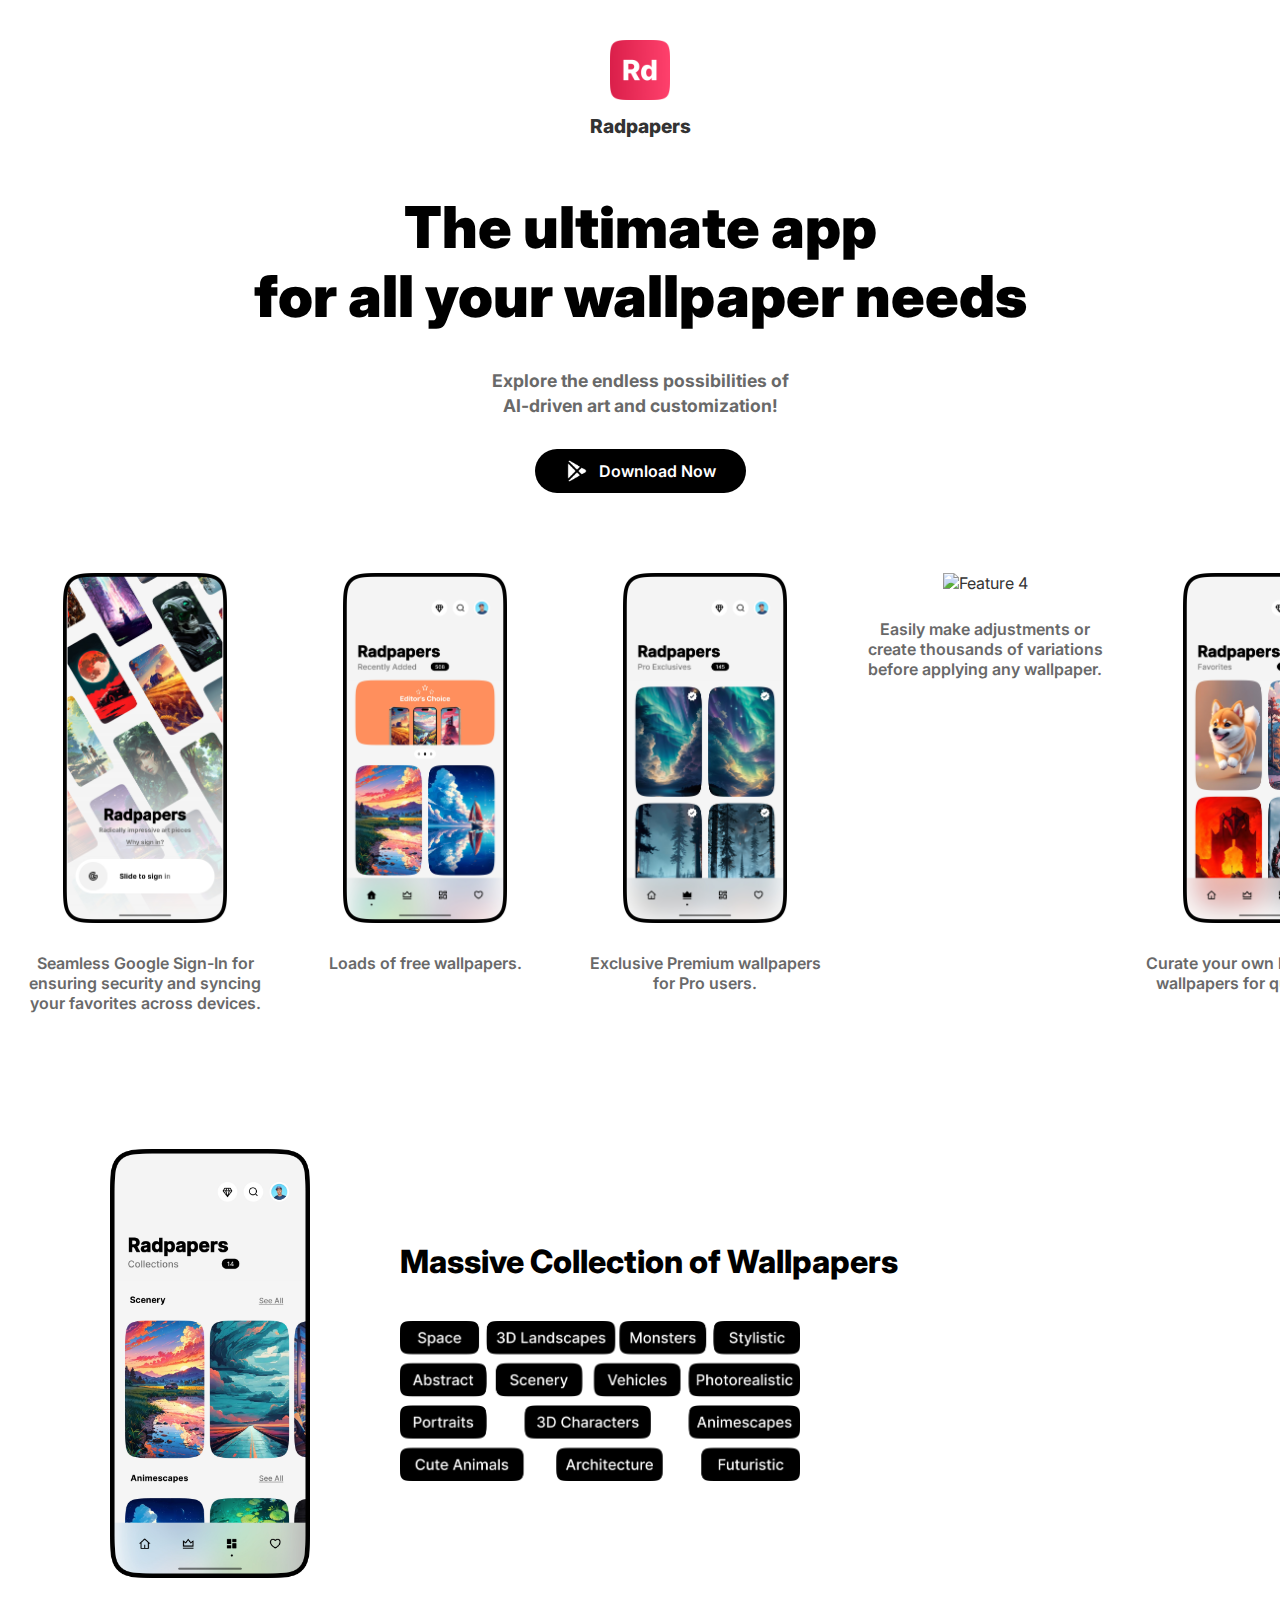
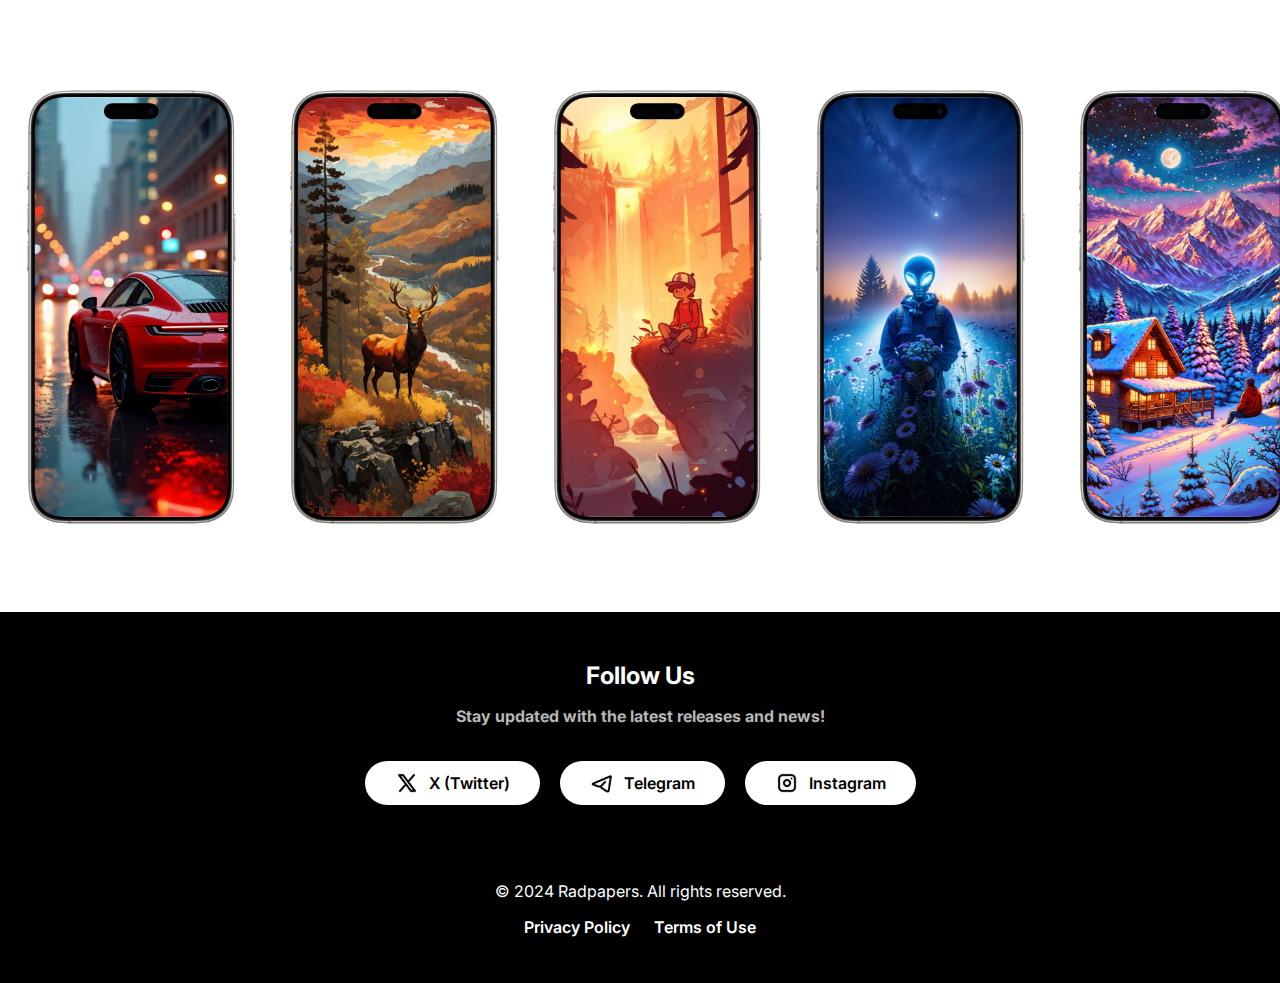
==== index.html @ be3c3f92 "Update index.html to display favicon" ====
<!DOCTYPE html>
<html lang="en">

<head>
    <meta charset="UTF-8">
    <meta name="viewport" content="width=device-width, initial-scale=1.0">
    <title>Radpapers - AI Wallpapers</title>
    <link rel="icon" type="image/png" href="images/favicon.png">

    <style>
        @import url('https://fonts.googleapis.com/css2?family=Inter:wght@400;600;700;900&display=swap');

        body {
            font-family: 'Inter', sans-serif;
            margin: 0;
            padding: 0;
            background-color: #ffffff;
            color: #333;
        }

        /* Navbar with app logo */
        .navbar {
            padding: 40px 20px 20px;
            text-align: center;
        }

        .navbar img {
            height: 60px;
        }

        .navbar h2 {
            font-weight: 800;
            font-size: 1.2rem;
            margin-top: 10px;
        }

        /* Hero Section */
        .hero {
            text-align: center;
            padding: 10px 20px;
            margin-top: -30px;
        }

        .hero h1 {
            font-size: 3.6rem;
            font-weight: 900;
            color: #000000;
            line-height: 1.2;
        }

        .hero h1 span {
            display: block;
        }

        .hero h2 {
            font-size: 1.1rem;
            font-weight: 700;
            color: #696969;
            margin-bottom: 30px;
            line-height: 1.4;
        }

        .cta-button {
            background-color: #000;
            color: #fff;
            border: none;
            padding: 10px 30px;
            font-weight: 600;
            text-decoration: none;
            border-radius: 50px;
            transition: background-color 0.3s;
            display: inline-flex;
            align-items: center;
        }

        .cta-button img {
            height: 24px;
            margin-right: 10px;
        }

        .cta-button:hover {
            background-color: #FD3F6B;
        }

        /* Scrollable features section */
        .features {
            margin: 50px 0;
            text-align: center;
            overflow-x: hidden;
        }

        .feature-item p {
            font-size: 1rem;
            font-weight: 600;
            color: #696969;
        }

        .features-content {
            display: flex;
            gap: 10px;
            padding: 10px;
            overflow-x: auto;
            scroll-behavior: smooth;
        }

        .features-content::-webkit-scrollbar {
            display: none;
        }

        .feature-item {
            min-width: 250px;
            padding: 10px;
            border-radius: 15px;
            text-align: center;
            background-color: transparent;
        }

        .feature-item img {
            width: auto;
            height: 350px;
            object-fit: cover;
            margin-bottom: 10px;
        }

        /* Wallpaper Section */
        .wallpaper-section {
            display: flex;
            align-items: center;
            margin: 50px 0;
            text-align: left;
            padding: 20px;
            margin-bottom: 80px;
        }

        .phone-mockup {
            margin-right: 60px;
            margin-left: 60px;
        }

        .phone-mockup img {
            width: 200px !important;
            height: auto !important;
        }

        .wallpaper-section h2 {
            color: #000000;
            font-weight: 800;
            font-size: 2rem;
            margin-bottom: 10px;
            margin-left: 30px;
        }

        .wallpaper-section img {
            width: 100%;
            max-width: 400px;
            height: auto;
            margin-top: 30px;
            margin-left: 30px;
        }

        /* Gallery Section */
        .gallery-wrapper {
            overflow: hidden;
            width: 100%;
        }

        .gallery {
            display: flex;
            animation: scroll-left 55s linear infinite;
        }

        .gallery img {
            width: auto;
            height: 450px;
            object-fit: cover;
            border-radius: 10px;
            margin: 0 5px; /* Adjusted for spacing */
            margin-bottom: 80px;
        }

        @keyframes scroll-left {
            0% {
                transform: translateX(0);
            }
            100% {
                transform: translateX(calc(-300px * 29 - 5px * 28)); /* Total width of all 29 images + spacing */
            }
        }

        /* Socials section */
        .socials {
            background-color: #000000;
            padding: 30px;
            text-align: center;
        }

        .socials h2 {
            color: #ffffff;
            font-weight: 700;
            font-size: 1.5rem;
            margin-bottom: 10px;
        }

        .socials p {
            color: #b7b7b7;
            font-size: 1rem;
            font-weight: 700;
            margin-bottom: 35px;
        }

        .social-buttons {
            display: flex;
            justify-content: center;
            gap: 20px;
        }

        .social-buttons a {
            background-color: #ffffff;
            color: #000000;
            border: none;
            padding: 10px 30px;
            font-weight: 600;
            text-decoration: none;
            border-radius: 50px;
            transition: background-color 0.3s;
            display: inline-flex;
            align-items: center;
        }

        .social-buttons a img {
            height: 24px;
            margin-right: 10px;
        }

        .social-buttons a:hover {
            background-color: #FD3F6B;
        }

        /* Footer */
        footer {
            background-color: #000000;
            color: white;
            padding: 30px;
            text-align: center;
        }

        footer a {
            color: white;
            text-decoration: none;
            font-weight: 600;
            margin: 0 10px;
        }

        footer a:hover {
            text-decoration: underline;
        }

        @media screen and (max-width: 768px) {
        .hero h1 {
            font-size: 2.5rem;
        }

        .hero h2 {
            font-size: 1rem;
        }

        .feature-item {
            min-width: 200px;
        }

        .feature-item img {
            height: 250px;
        }

        .wallpaper-section {
            flex-direction: column;
            text-align: center;
        }

        .phone-mockup {
            margin: 0 auto 30px;
        }

        .phone-mockup img {
            width: 150px !important;
        }

        .wallpaper-section h2 {
            margin-left: 0;
            font-size: 1.5rem;
        }

        .wallpaper-section img {
            margin-left: 0;
            max-width: 300px;
        }

        .gallery img {
            height: 300px;
        }

        .social-buttons {
            flex-direction: column;
            align-items: center;
        }

        .social-buttons a {
            margin-bottom: 10px;
        }
    }

    @media screen and (max-width: 480px) {
        .hero h1 {
            font-size: 2rem;
        }

        .hero h2 {
            font-size: 0.9rem;
        }

        .cta-button {
            padding: 8px 20px;
            font-size: 0.9rem;
        }

        .cta-button img {
            height: 20px;
        }

        .feature-item {
            min-width: 150px;
        }

        .feature-item img {
            height: 200px;
        }

        .feature-item p {
            font-size: 0.9rem;
        }

        .gallery img {
            height: 250px;
        }

        footer {
            padding: 20px;
        }

        footer a {
            display: block;
            margin: 10px 0;
        }
    }
    </style>
</head>

<body>

    <!-- Navbar with app logo and name -->
    <div class="navbar">
        <img src="images/radpapers_logo.png" alt="Radpapers Logo">
        <h2>Radpapers</h2>
    </div>

    <!-- Hero Section -->
    <section class="hero">
        <h1>
            <span>The ultimate app</span>
            <span>for all your wallpaper needs</span>
        </h1>
        <h2>
            <span>Explore the endless possibilities of</span>
            <span style="display: block;">AI-driven art and customization!</span>
        </h2>
        <a href="https://play.google.com/store/apps/details?id=com.debojyoti.radpapers" class="cta-button">
            <img src="images/play_store_icon.png" alt="Play Store"> Download Now
        </a>
    </section>

    <!-- Features Section -->
    <section class="features">
        <div class="features-content">
            <div class="feature-item">
                <img src="images/feature_1.png" alt="Feature 1">
                <p>Seamless Google Sign-In for ensuring security and syncing your favorites across devices.</p>
            </div>
            <div class="feature-item">
                <img src="images/feature_2.png" alt="Feature 2">
                <p>Loads of free wallpapers.</p>
            </div>
            <div class="feature-item">
                <img src="images/feature_3.png" alt="Feature 3">
                <p>Exclusive Premium wallpapers for Pro users.</p>
            </div>
            <div class="feature-item">
                <img src="images/feature_4.png" alt="Feature 4">
                <p>Easily make adjustments or create thousands of variations before applying any wallpaper.</p>
            </div>
            <div class="feature-item">
                <img src="images/feature_5.png" alt="Feature 5">
                <p>Curate your own list of favorite wallpapers for quick access.</p>
            </div>
        </div>
    </section>

    <!-- Wallpaper Section -->
    <section class="wallpaper-section">
        <div class="phone-mockup">
            <img src="images/feature_6.png" alt="Feature 6">
        </div>
        <div>
            <h2>Massive Collection of Wallpapers</h2>
            <img src="images/collections_chips.png" alt="Collection Chips">
        </div>
    </section>

    <div class="gallery-wrapper">
        <div class="gallery">
            <!-- Duplicate wallpapers for continuous scrolling -->
            <img src="images/wallpaper1.png" alt="Wallpaper 1">
            <img src="images/wallpaper2.png" alt="Wallpaper 2">
            <img src="images/wallpaper3.png" alt="Wallpaper 3">
            <img src="images/wallpaper4.png" alt="Wallpaper 4">
            <img src="images/wallpaper5.png" alt="Wallpaper 5">
            <img src="images/wallpaper6.png" alt="Wallpaper 6">
            <img src="images/wallpaper7.png" alt="Wallpaper 7">
            <img src="images/wallpaper8.png" alt="Wallpaper 8">
            <img src="images/wallpaper9.png" alt="Wallpaper 9">
            <img src="images/wallpaper10.png" alt="Wallpaper 10">
            <img src="images/wallpaper11.png" alt="Wallpaper 11">
            <img src="images/wallpaper12.png" alt="Wallpaper 12">
            <img src="images/wallpaper13.png" alt="Wallpaper 13">
            <img src="images/wallpaper14.png" alt="Wallpaper 14">
            <img src="images/wallpaper15.png" alt="Wallpaper 15">
            <img src="images/wallpaper16.png" alt="Wallpaper 16">
            <img src="images/wallpaper17.png" alt="Wallpaper 17">
            <img src="images/wallpaper18.png" alt="Wallpaper 18">
            <img src="images/wallpaper19.png" alt="Wallpaper 19">
            <img src="images/wallpaper20.png" alt="Wallpaper 20">
            <img src="images/wallpaper21.png" alt="Wallpaper 21">
            <img src="images/wallpaper22.png" alt="Wallpaper 22">
            <img src="images/wallpaper23.png" alt="Wallpaper 23">
            <img src="images/wallpaper24.png" alt="Wallpaper 24">
            <img src="images/wallpaper25.png" alt="Wallpaper 25">
            <img src="images/wallpaper26.png" alt="Wallpaper 26">
            <img src="images/wallpaper27.png" alt="Wallpaper 27">
            <img src="images/wallpaper28.png" alt="Wallpaper 28">
            <img src="images/wallpaper29.png" alt="Wallpaper 29">
            
            <!-- Duplicate for looping effect -->
            <img src="images/wallpaper1.png" alt="Wallpaper 1">
            <img src="images/wallpaper2.png" alt="Wallpaper 2">
            <img src="images/wallpaper3.png" alt="Wallpaper 3">
            <img src="images/wallpaper4.png" alt="Wallpaper 4">
            <img src="images/wallpaper5.png" alt="Wallpaper 5">
            <img src="images/wallpaper6.png" alt="Wallpaper 6">
            <img src="images/wallpaper7.png" alt="Wallpaper 7">
            <img src="images/wallpaper8.png" alt="Wallpaper 8">
            <img src="images/wallpaper9.png" alt="Wallpaper 9">
            <img src="images/wallpaper10.png" alt="Wallpaper 10">
            <img src="images/wallpaper11.png" alt="Wallpaper 11">
            <img src="images/wallpaper12.png" alt="Wallpaper 12">
            <img src="images/wallpaper13.png" alt="Wallpaper 13">
            <img src="images/wallpaper14.png" alt="Wallpaper 14">
            <img src="images/wallpaper15.png" alt="Wallpaper 15">
            <img src="images/wallpaper16.png" alt="Wallpaper 16">
            <img src="images/wallpaper17.png" alt="Wallpaper 17">
            <img src="images/wallpaper18.png" alt="Wallpaper 18">
            <img src="images/wallpaper19.png" alt="Wallpaper 19">
            <img src="images/wallpaper20.png" alt="Wallpaper 20">
            <img src="images/wallpaper21.png" alt="Wallpaper 21">
            <img src="images/wallpaper22.png" alt="Wallpaper 22">
            <img src="images/wallpaper23.png" alt="Wallpaper 23">
            <img src="images/wallpaper24.png" alt="Wallpaper 24">
            <img src="images/wallpaper25.png" alt="Wallpaper 25">
            <img src="images/wallpaper26.png" alt="Wallpaper 26">
            <img src="images/wallpaper27.png" alt="Wallpaper 27">
            <img src="images/wallpaper28.png" alt="Wallpaper 28">
            <img src="images/wallpaper29.png" alt="Wallpaper 29">
        </div>
    </div>

    <!-- Socials Section -->
    <section class="socials">
        <h2>Follow Us</h2>
        <p>Stay updated with the latest releases and news!</p>
        <div class="social-buttons">
            <a href="https://x.com/Pseudo_Maverick" target="_blank">
                <img src="images/x_icon.png" alt="X"> X (Twitter)
            </a>
            <a href="https://t.me/StellarStudios" target="_blank">
                <img src="images/telegram_icon.png" alt="Telegram"> Telegram
            </a>
            <a href="https://www.instagram.com/stellarstudios.app" target="_blank">
                <img src="images/instagram_icon.png" alt="Instagram"> Instagram
            </a>
        </div>
    </section>

    <!-- Footer -->
    <footer>
        <p>&copy; 2024 Radpapers. All rights reserved.</p>
        <p>
            <a href="https://debojyotichakraborty.github.io/StellarStudios/privacy_policy/radpapers_privacy_policy.html">Privacy Policy</a>  
            <a href="https://debojyotichakraborty.github.io/StellarStudios/terms_and_conditions/radpapers_terms_and_conditions.html">Terms of Use</a>
        </p>
    </footer>

</body>

</html>
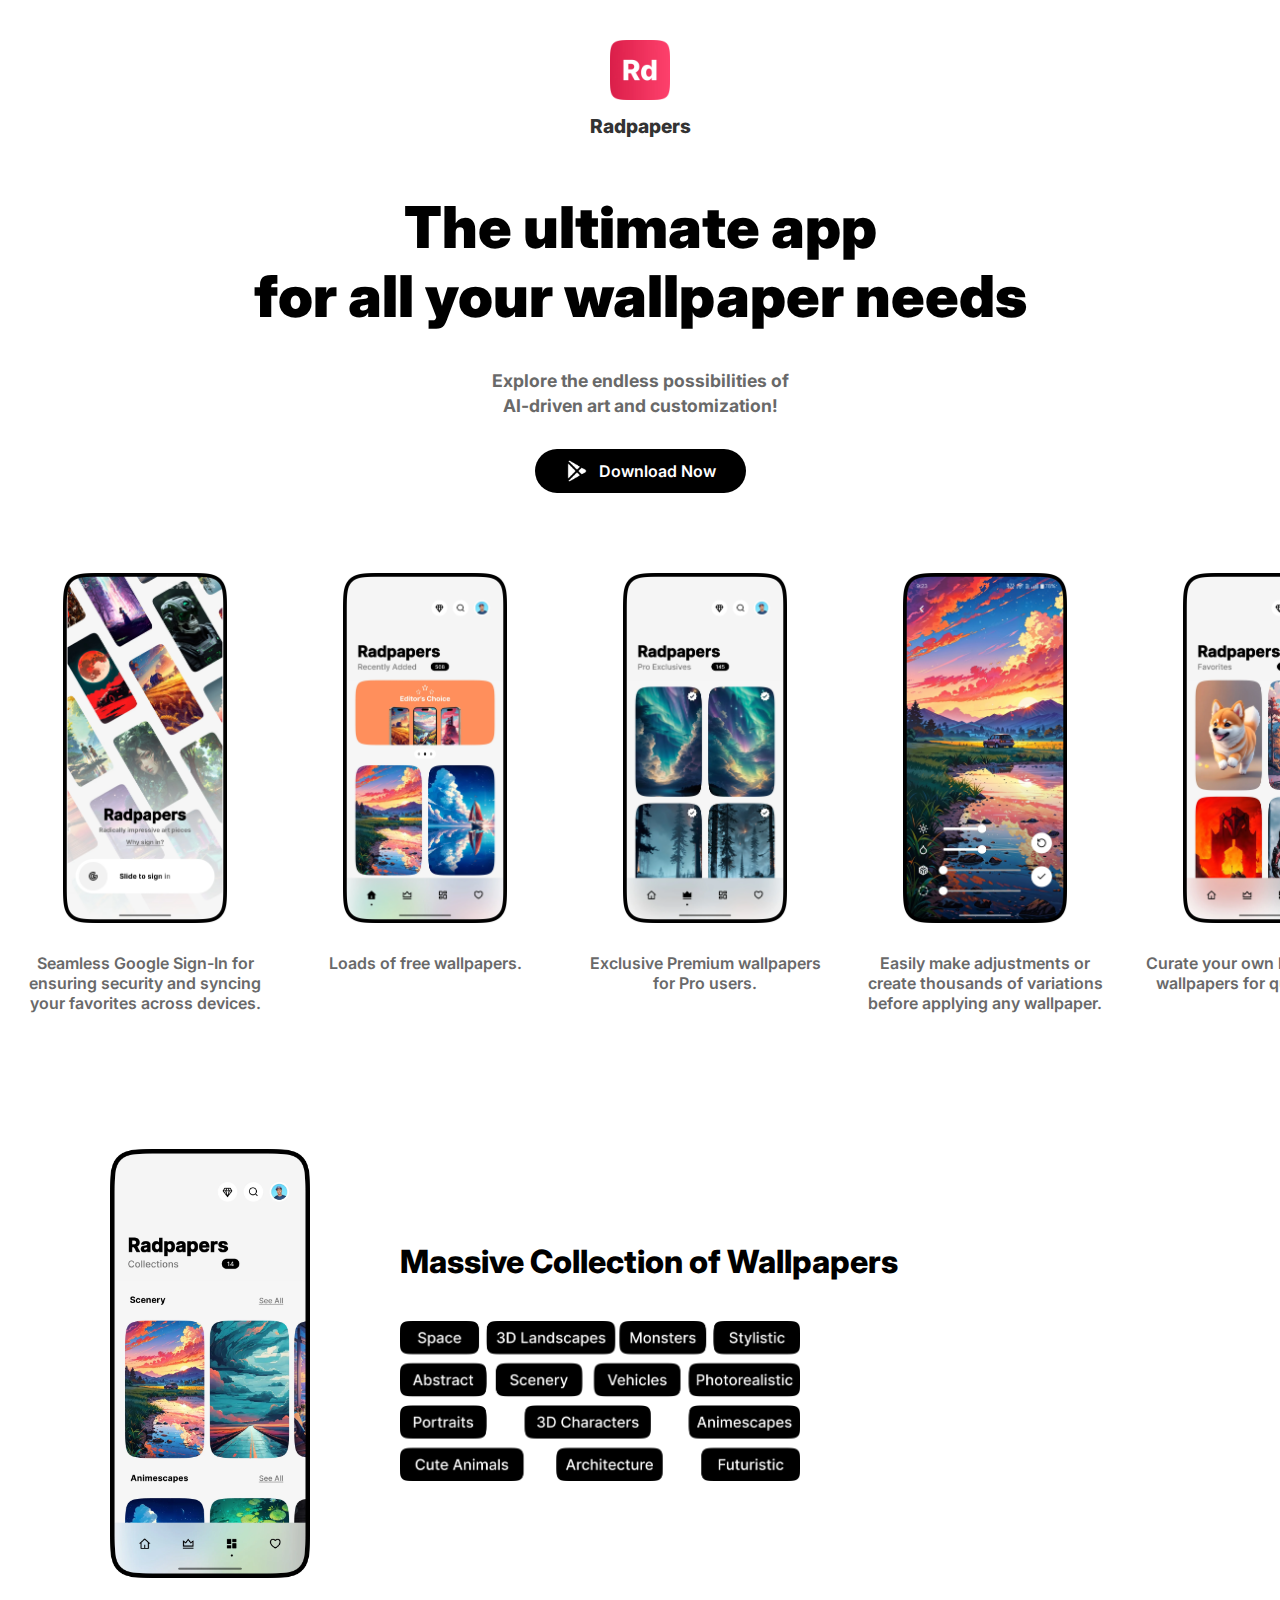
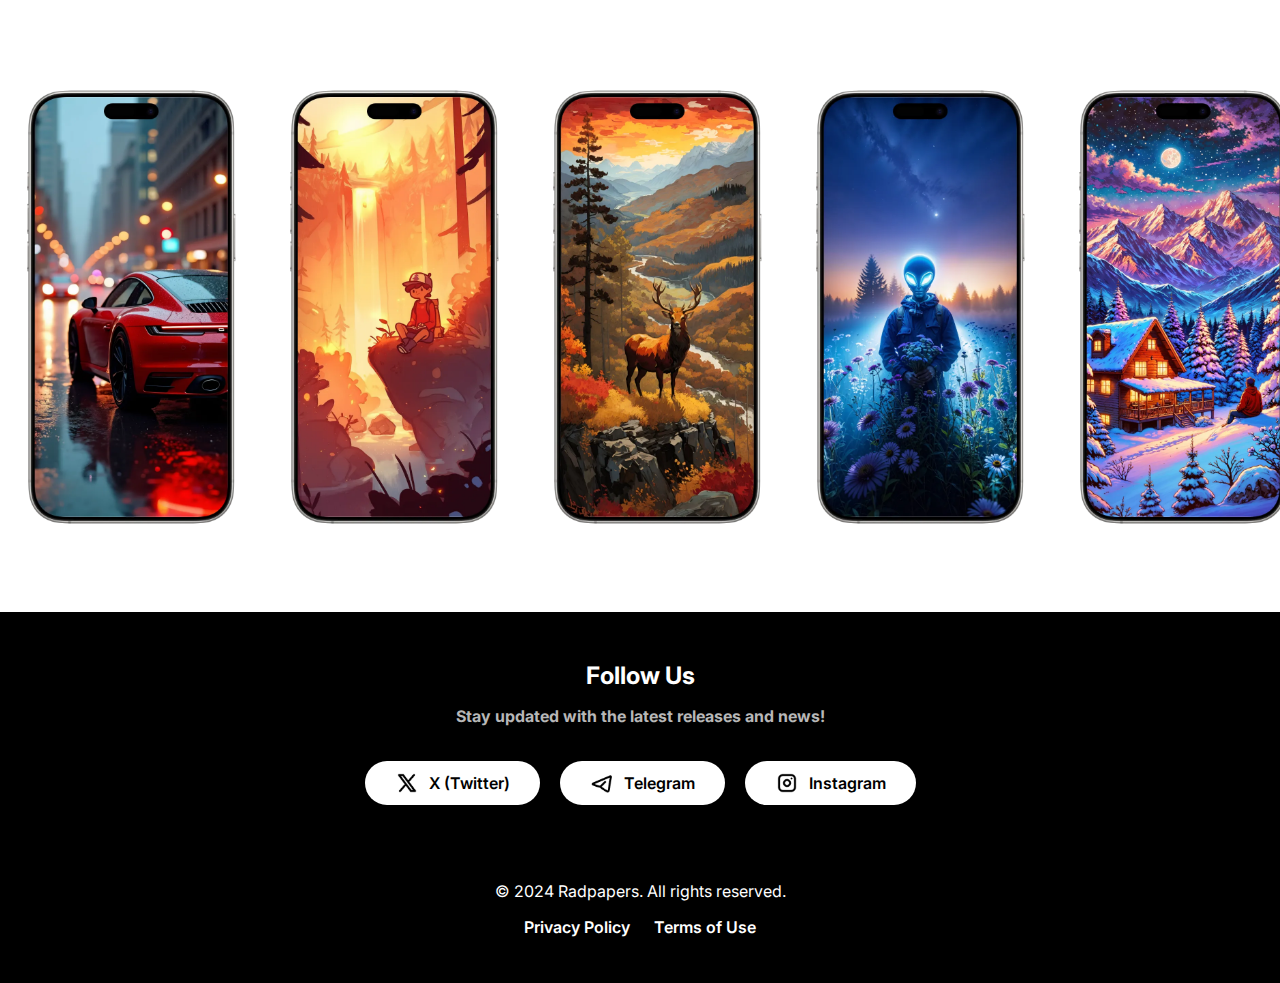
==== commit c18e47b7: "Optimisations for faster loading" ====
--- a/index.html
+++ b/index.html
@@ -359,7 +359,7 @@
 
     <!-- Navbar with app logo and name -->
     <div class="navbar">
-        <img src="images/radpapers_logo.png" alt="Radpapers Logo">
+        <img src="images/radpapers_logo.webp" alt="Radpapers Logo">
         <h2>Radpapers</h2>
     </div>
 
@@ -382,23 +382,23 @@
     <section class="features">
         <div class="features-content">
             <div class="feature-item">
-                <img src="images/feature_1.png" alt="Feature 1">
+                <img src="images/feature_1.webp" alt="Feature 1">
                 <p>Seamless Google Sign-In for ensuring security and syncing your favorites across devices.</p>
             </div>
             <div class="feature-item">
-                <img src="images/feature_2.png" alt="Feature 2">
+                <img src="images/feature_2.webp" alt="Feature 2">
                 <p>Loads of free wallpapers.</p>
             </div>
             <div class="feature-item">
-                <img src="images/feature_3.png" alt="Feature 3">
+                <img src="images/feature_3.webp" alt="Feature 3">
                 <p>Exclusive Premium wallpapers for Pro users.</p>
             </div>
             <div class="feature-item">
-                <img src="images/feature_4.png" alt="Feature 4">
+                <img src="images/feature_4.webp" alt="Feature 4">
                 <p>Easily make adjustments or create thousands of variations before applying any wallpaper.</p>
             </div>
             <div class="feature-item">
-                <img src="images/feature_5.png" alt="Feature 5">
+                <img src="images/feature_5.webp" alt="Feature 5">
                 <p>Curate your own list of favorite wallpapers for quick access.</p>
             </div>
         </div>
@@ -407,7 +407,7 @@
     <!-- Wallpaper Section -->
     <section class="wallpaper-section">
         <div class="phone-mockup">
-            <img src="images/feature_6.png" alt="Feature 6">
+            <img src="images/feature_6.webp" alt="Feature 6">
         </div>
         <div>
             <h2>Massive Collection of Wallpapers</h2>
@@ -418,35 +418,35 @@
     <div class="gallery-wrapper">
         <div class="gallery">
             <!-- Duplicate wallpapers for continuous scrolling -->
-            <img src="images/wallpaper1.png" alt="Wallpaper 1">
-            <img src="images/wallpaper2.png" alt="Wallpaper 2">
-            <img src="images/wallpaper3.png" alt="Wallpaper 3">
-            <img src="images/wallpaper4.png" alt="Wallpaper 4">
-            <img src="images/wallpaper5.png" alt="Wallpaper 5">
-            <img src="images/wallpaper6.png" alt="Wallpaper 6">
-            <img src="images/wallpaper7.png" alt="Wallpaper 7">
-            <img src="images/wallpaper8.png" alt="Wallpaper 8">
-            <img src="images/wallpaper9.png" alt="Wallpaper 9">
-            <img src="images/wallpaper10.png" alt="Wallpaper 10">
-            <img src="images/wallpaper11.png" alt="Wallpaper 11">
-            <img src="images/wallpaper12.png" alt="Wallpaper 12">
-            <img src="images/wallpaper13.png" alt="Wallpaper 13">
-            <img src="images/wallpaper14.png" alt="Wallpaper 14">
-            <img src="images/wallpaper15.png" alt="Wallpaper 15">
-            <img src="images/wallpaper16.png" alt="Wallpaper 16">
-            <img src="images/wallpaper17.png" alt="Wallpaper 17">
-            <img src="images/wallpaper18.png" alt="Wallpaper 18">
-            <img src="images/wallpaper19.png" alt="Wallpaper 19">
-            <img src="images/wallpaper20.png" alt="Wallpaper 20">
-            <img src="images/wallpaper21.png" alt="Wallpaper 21">
-            <img src="images/wallpaper22.png" alt="Wallpaper 22">
-            <img src="images/wallpaper23.png" alt="Wallpaper 23">
-            <img src="images/wallpaper24.png" alt="Wallpaper 24">
-            <img src="images/wallpaper25.png" alt="Wallpaper 25">
-            <img src="images/wallpaper26.png" alt="Wallpaper 26">
-            <img src="images/wallpaper27.png" alt="Wallpaper 27">
-            <img src="images/wallpaper28.png" alt="Wallpaper 28">
-            <img src="images/wallpaper29.png" alt="Wallpaper 29">
+            <img src="images/wallpaper1.webp" alt="Wallpaper 1">
+            <img src="images/wallpaper3.webp" alt="Wallpaper 3">
+            <img src="images/wallpaper2.webp" alt="Wallpaper 2">
+            <img src="images/wallpaper4.webp" alt="Wallpaper 4">
+            <img src="images/wallpaper5.webp" alt="Wallpaper 5">
+            <img src="images/wallpaper6.webp" alt="Wallpaper 6">
+            <img src="images/wallpaper8.webp" alt="Wallpaper 8">
+            <img src="images/wallpaper7.webp" alt="Wallpaper 7">
+            <img src="images/wallpaper9.webp" alt="Wallpaper 9">
+            <img src="images/wallpaper10.webp" alt="Wallpaper 10">
+            <img src="images/wallpaper11.webp" alt="Wallpaper 11">
+            <img src="images/wallpaper12.webp" alt="Wallpaper 12">
+            <img src="images/wallpaper13.webp" alt="Wallpaper 13">
+            <img src="images/wallpaper14.webp" alt="Wallpaper 14">
+            <img src="images/wallpaper15.webp" alt="Wallpaper 15">
+            <img src="images/wallpaper17.webp" alt="Wallpaper 17">
+            <img src="images/wallpaper16.webp" alt="Wallpaper 16">
+            <img src="images/wallpaper18.webp" alt="Wallpaper 18">
+            <img src="images/wallpaper19.webp" alt="Wallpaper 19">
+            <img src="images/wallpaper20.webp" alt="Wallpaper 20">
+            <img src="images/wallpaper21.webp" alt="Wallpaper 21">
+            <img src="images/wallpaper22.webp" alt="Wallpaper 22">
+            <img src="images/wallpaper23.webp" alt="Wallpaper 23">
+            <img src="images/wallpaper24.webp" alt="Wallpaper 24">
+            <img src="images/wallpaper25.webp" alt="Wallpaper 25">
+            <img src="images/wallpaper26.webp" alt="Wallpaper 26">
+            <img src="images/wallpaper27.webp" alt="Wallpaper 27">
+            <img src="images/wallpaper28.webp" alt="Wallpaper 28">
+            <img src="images/wallpaper29.webp" alt="Wallpaper 29">
             
             <!-- Duplicate for looping effect -->
             <img src="images/wallpaper1.png" alt="Wallpaper 1">
@@ -502,8 +502,8 @@
     <footer>
         <p>&copy; 2024 Radpapers. All rights reserved.</p>
         <p>
-            <a href="https://debojyotichakraborty.github.io/StellarStudios/privacy_policy/radpapers_privacy_policy.html">Privacy Policy</a>  
-            <a href="https://debojyotichakraborty.github.io/StellarStudios/terms_and_conditions/radpapers_terms_and_conditions.html">Terms of Use</a>
+            <a href="/privacy-policy/">Privacy Policy</a>  
+            <a href="/terms-of-use/">Terms of Use</a>
         </p>
     </footer>
 
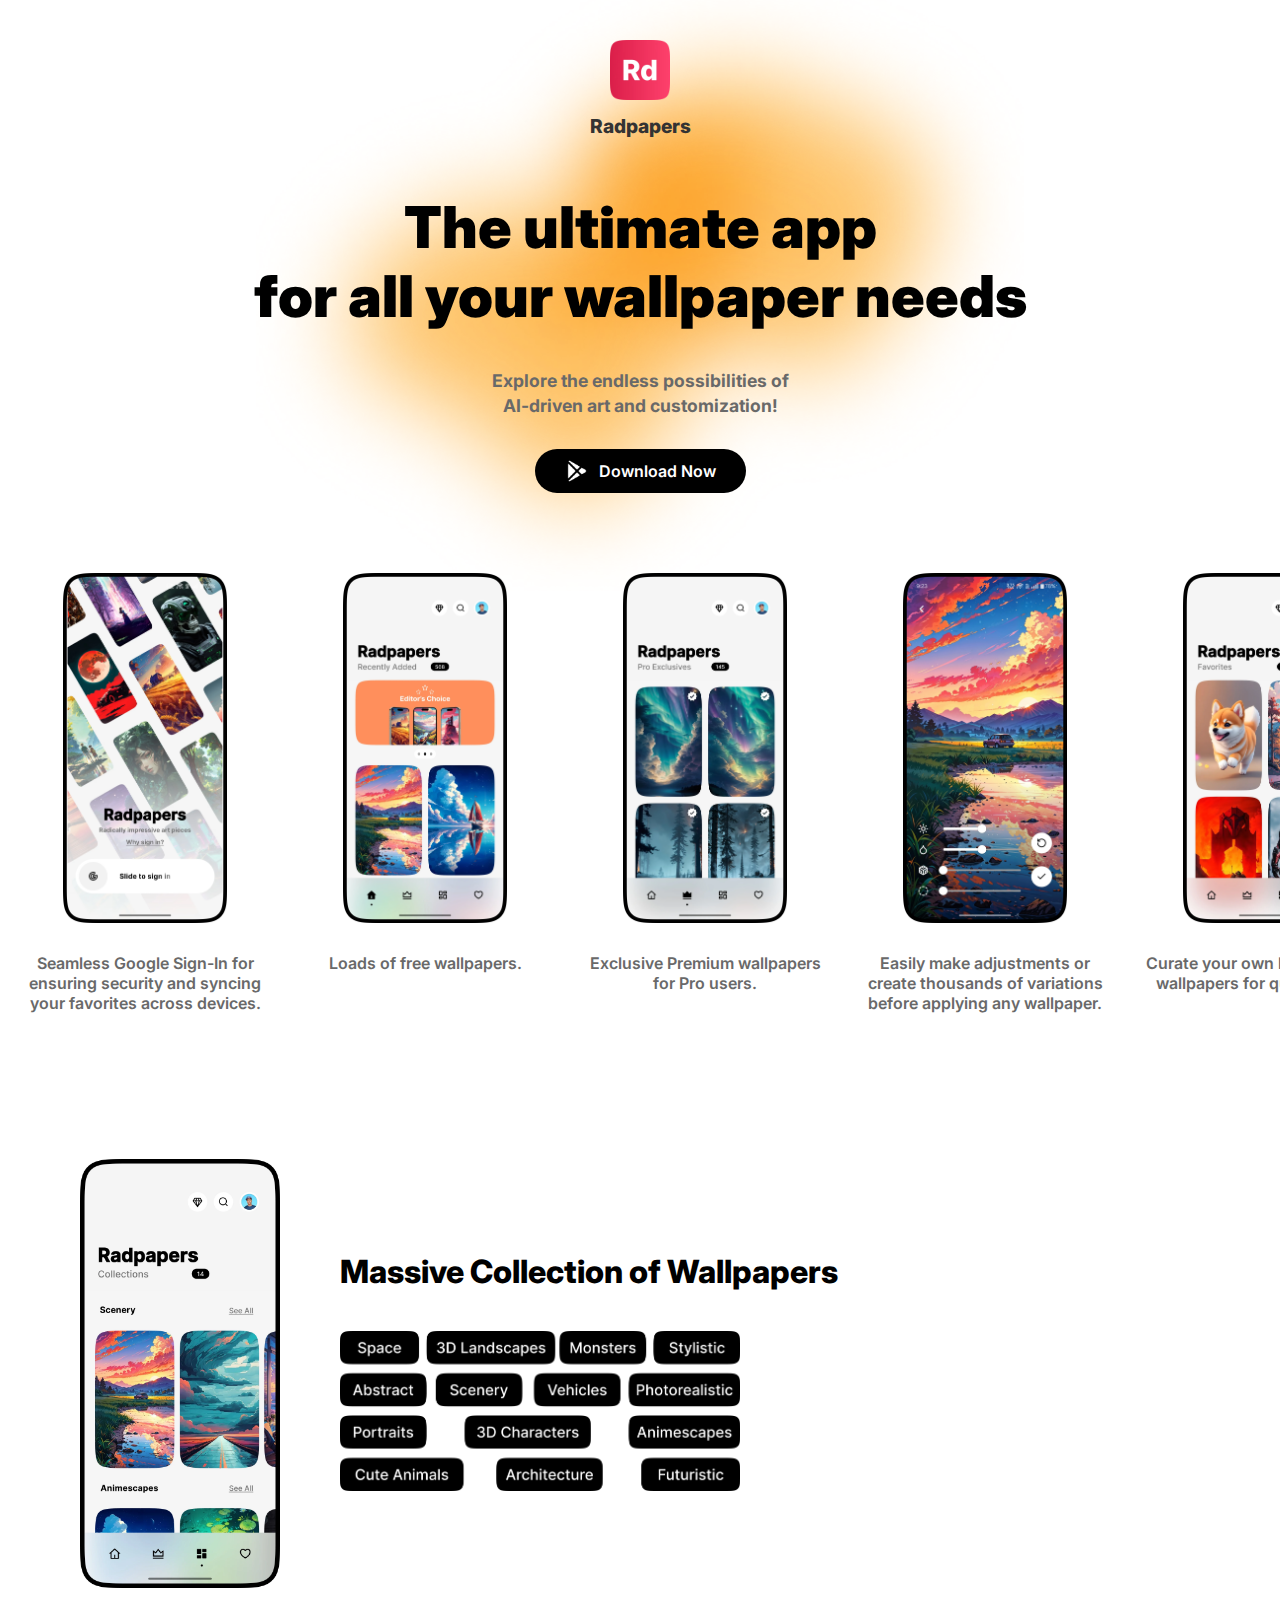
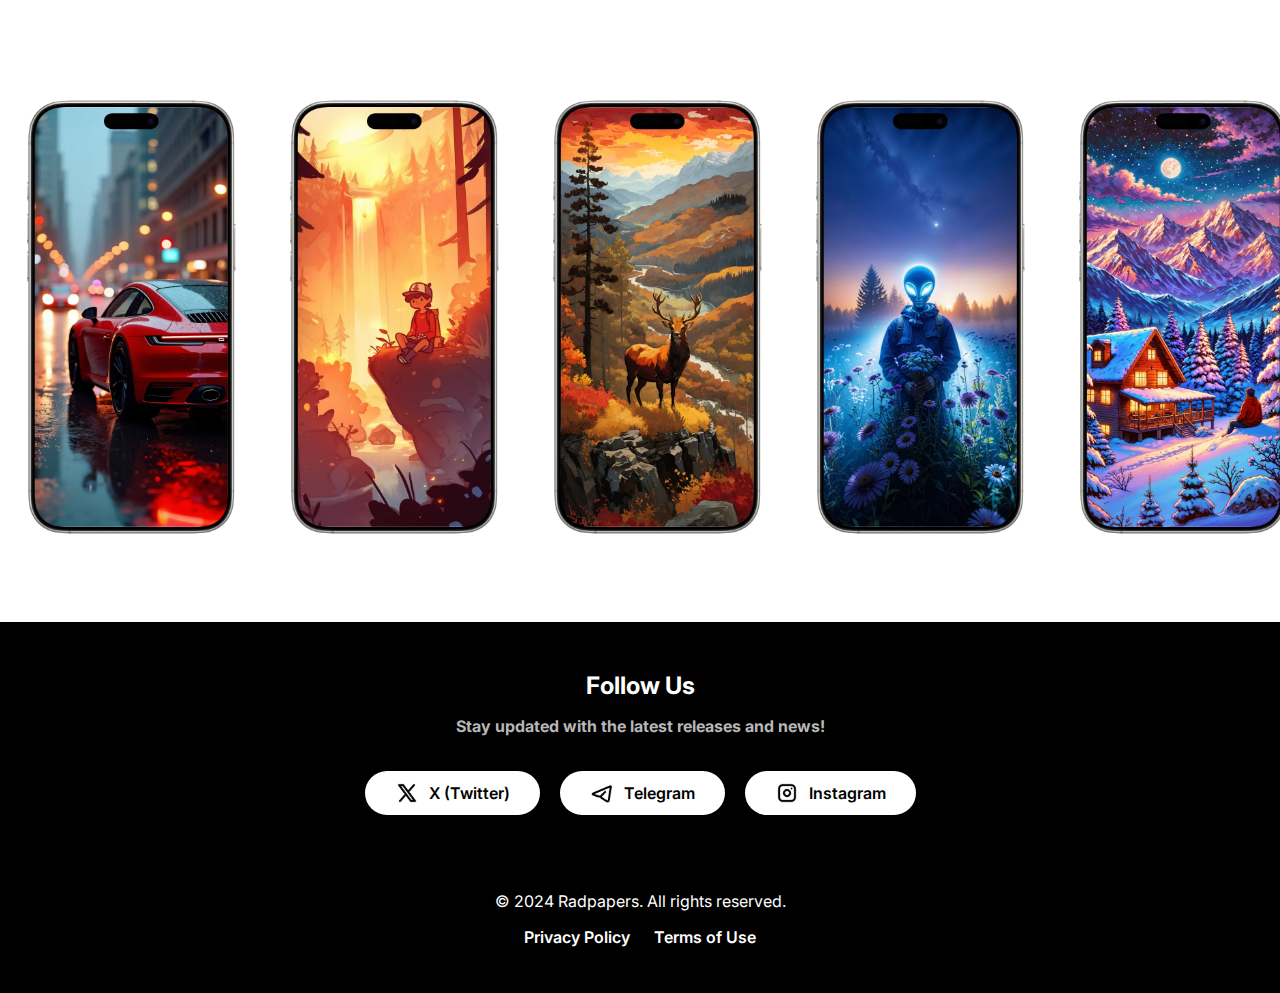
==== commit 1f29a37d: "added hero backgroud" ====
--- a/index.html
+++ b/index.html
@@ -8,50 +8,90 @@
     <link rel="icon" type="image/png" href="images/favicon.png">
 
     <style>
+        /* Import Inter and Instrument Serif Italic fonts */
         @import url('https://fonts.googleapis.com/css2?family=Inter:wght@400;600;700;900&display=swap');
-
+        @import url('https://fonts.googleapis.com/css2?family=Instrument+Serif:ital@0;1&display=swap');
+    
+        /* Blur Fade-In Animation */
+        @keyframes fadeInBlurSlideUp {
+            from {
+                opacity: 0;
+                filter: blur(15px);
+                transform: translateY(20px);
+            }
+            to {
+                opacity: 1;
+                filter: blur(0);
+                transform: translateY(0);
+            }
+        }   
+    
         body {
             font-family: 'Inter', sans-serif;
             margin: 0;
             padding: 0;
             background-color: #ffffff;
             color: #333;
-        }
-
-        /* Navbar with app logo */
+            animation: fadeInBlurSlideUp 1s ease-out forwards;
+        }
+    
+        /* Navbar */
         .navbar {
             padding: 40px 20px 20px;
             text-align: center;
         }
-
+    
         .navbar img {
             height: 60px;
         }
-
+    
         .navbar h2 {
             font-weight: 800;
             font-size: 1.2rem;
             margin-top: 10px;
         }
-
+    
         /* Hero Section */
         .hero {
             text-align: center;
             padding: 10px 20px;
             margin-top: -30px;
-        }
-
+            position: relative;
+        }
+    
+        .hero-background {
+            position: absolute;
+            top: 40%;
+            left: 50%;
+            transform: translate(-50%, -50%);
+            min-width: 60%; /* Increased for better visibility on smaller screens */
+            height: auto;
+            z-index: -1;
+            max-width: 80%; /* Limit the width for mobile */
+        }
+    
         .hero h1 {
             font-size: 3.6rem;
             font-weight: 900;
             color: #000000;
             line-height: 1.2;
         }
-
+    
         .hero h1 span {
             display: block;
         }
-
+    
+        .no-wrap {
+            white-space: nowrap;
+        }
+    
+        /* Italic font style */
+        .hero h1 .italic {
+            font-family: "Instrument Serif", serif;
+            font-weight: 500;
+            font-style: italic;
+        }
+    
         .hero h2 {
             font-size: 1.1rem;
             font-weight: 700;
@@ -59,7 +99,7 @@
             margin-bottom: 30px;
             line-height: 1.4;
         }
-
+    
         .cta-button {
             background-color: #000;
             color: #fff;
@@ -72,17 +112,17 @@
             display: inline-flex;
             align-items: center;
         }
-
+    
         .cta-button img {
             height: 24px;
             margin-right: 10px;
         }
-
+    
         .cta-button:hover {
             background-color: #FD3F6B;
         }
-
-        /* Scrollable features section */
+    
+        /* Features Section */
         .features {
             margin: 50px 0;
             text-align: center;
@@ -94,7 +134,7 @@
             font-weight: 600;
             color: #696969;
         }
-
+    
         .features-content {
             display: flex;
             gap: 10px;
@@ -102,11 +142,11 @@
             overflow-x: auto;
             scroll-behavior: smooth;
         }
-
+    
         .features-content::-webkit-scrollbar {
             display: none;
         }
-
+    
         .feature-item {
             min-width: 250px;
             padding: 10px;
@@ -114,24 +154,24 @@
             text-align: center;
             background-color: transparent;
         }
-
+    
         .feature-item img {
             width: auto;
             height: 350px;
             object-fit: cover;
             margin-bottom: 10px;
         }
-
+    
         /* Wallpaper Section */
         .wallpaper-section {
             display: flex;
             align-items: center;
-            margin: 50px 0;
+            margin: 60px 0;
             text-align: left;
             padding: 20px;
             margin-bottom: 80px;
         }
-
+    
         .phone-mockup {
             margin-right: 60px;
             margin-left: 60px;
@@ -141,79 +181,78 @@
             width: 200px !important;
             height: auto !important;
         }
-
+    
         .wallpaper-section h2 {
             color: #000000;
             font-weight: 800;
             font-size: 2rem;
             margin-bottom: 10px;
-            margin-left: 30px;
-        }
-
+        }
+    
         .wallpaper-section img {
             width: 100%;
             max-width: 400px;
             height: auto;
             margin-top: 30px;
-            margin-left: 30px;
-        }
-
+        }
+    
         /* Gallery Section */
         .gallery-wrapper {
             overflow: hidden;
             width: 100%;
         }
-
+    
         .gallery {
             display: flex;
             animation: scroll-left 55s linear infinite;
         }
-
+    
         .gallery img {
             width: auto;
             height: 450px;
             object-fit: cover;
             border-radius: 10px;
-            margin: 0 5px; /* Adjusted for spacing */
+            margin: 0 5px; 
             margin-bottom: 80px;
         }
-
+    
         @keyframes scroll-left {
             0% {
                 transform: translateX(0);
             }
             100% {
-                transform: translateX(calc(-300px * 29 - 5px * 28)); /* Total width of all 29 images + spacing */
-            }
-        }
-
+                transform: translateX(calc(-300px * 29 - 5px * 28));
+            }
+        }
+    
         /* Socials section */
         .socials {
             background-color: #000000;
             padding: 30px;
             text-align: center;
         }
-
+    
         .socials h2 {
             color: #ffffff;
             font-weight: 700;
             font-size: 1.5rem;
             margin-bottom: 10px;
         }
-
+    
         .socials p {
             color: #b7b7b7;
             font-size: 1rem;
             font-weight: 700;
             margin-bottom: 35px;
         }
-
+    
         .social-buttons {
             display: flex;
             justify-content: center;
             gap: 20px;
-        }
-
+            flex-wrap: wrap; /* Wrap buttons on small screens */
+        }
+    
         .social-buttons a {
             background-color: #ffffff;
             color: #000000;
@@ -226,16 +265,16 @@
             display: inline-flex;
             align-items: center;
         }
-
+    
         .social-buttons a img {
             height: 24px;
             margin-right: 10px;
         }
-
+    
         .social-buttons a:hover {
             background-color: #FD3F6B;
         }
-
+    
         /* Footer */
         footer {
             background-color: #000000;
@@ -243,116 +282,118 @@
             padding: 30px;
             text-align: center;
         }
-
+    
         footer a {
             color: white;
             text-decoration: none;
             font-weight: 600;
             margin: 0 10px;
         }
-
+    
         footer a:hover {
             text-decoration: underline;
         }
-
+    
+        /* Media Queries */
         @media screen and (max-width: 768px) {
-        .hero h1 {
-            font-size: 2.5rem;
-        }
-
-        .hero h2 {
-            font-size: 1rem;
-        }
-
-        .feature-item {
-            min-width: 200px;
-        }
-
-        .feature-item img {
-            height: 250px;
-        }
-
-        .wallpaper-section {
-            flex-direction: column;
-            text-align: center;
-        }
-
-        .phone-mockup {
-            margin: 0 auto 30px;
-        }
-
-        .phone-mockup img {
-            width: 150px !important;
-        }
-
-        .wallpaper-section h2 {
-            margin-left: 0;
-            font-size: 1.5rem;
-        }
-
-        .wallpaper-section img {
-            margin-left: 0;
-            max-width: 300px;
-        }
-
-        .gallery img {
-            height: 300px;
-        }
-
-        .social-buttons {
-            flex-direction: column;
-            align-items: center;
-        }
-
-        .social-buttons a {
-            margin-bottom: 10px;
-        }
-    }
-
-    @media screen and (max-width: 480px) {
-        .hero h1 {
-            font-size: 2rem;
-        }
-
-        .hero h2 {
-            font-size: 0.9rem;
-        }
-
-        .cta-button {
-            padding: 8px 20px;
-            font-size: 0.9rem;
-        }
-
-        .cta-button img {
-            height: 20px;
-        }
-
-        .feature-item {
-            min-width: 150px;
-        }
-
-        .feature-item img {
-            height: 200px;
-        }
-
-        .feature-item p {
-            font-size: 0.9rem;
-        }
-
-        .gallery img {
-            height: 250px;
-        }
-
-        footer {
-            padding: 20px;
-        }
-
-        footer a {
-            display: block;
-            margin: 10px 0;
-        }
-    }
+            .hero h1 {
+                font-size: 2.5rem;
+            }
+    
+            .hero h2 {
+                font-size: 1rem;
+            }
+    
+            .feature-item {
+                min-width: 200px;
+            }
+    
+            .feature-item img {
+                height: 250px;
+            }
+    
+            .wallpaper-section {
+                flex-direction: column;
+                text-align: center;
+            }
+    
+            .phone-mockup {
+                margin: 0 auto 30px;
+            }
+    
+            .phone-mockup img {
+                width: 150px !important;
+            }
+    
+            .wallpaper-section h2 {
+                margin-left: 0;
+                font-size: 1.5rem;
+            }
+    
+            .wallpaper-section img {
+                margin-left: 0;
+                max-width: 300px;
+            }
+    
+            .gallery img {
+                height: 300px;
+            }
+    
+            .social-buttons {
+                flex-direction: column;
+                align-items: center;
+            }
+    
+            .social-buttons a {
+                margin-bottom: 10px;
+            }
+        }
+    
+        @media screen and (max-width: 480px) {
+            .hero h1 {
+                font-size: 2rem;
+            }
+    
+            .hero h2 {
+                font-size: 0.9rem;
+            }
+    
+            .cta-button {
+                padding: 8px 20px;
+                font-size: 0.9rem;
+            }
+    
+            .cta-button img {
+                height: 20px;
+            }
+    
+            .feature-item {
+                min-width: 150px;
+            }
+    
+            .feature-item img {
+                height: 200px;
+            }
+    
+            .feature-item p {
+                font-size: 0.9rem;
+            }
+    
+            .gallery img {
+                height: 250px;
+            }
+    
+            footer {
+                padding: 20px;
+            }
+    
+            footer a {
+                display: block;
+                margin: 10px 0;
+            }
+        }
     </style>
+    
 </head>
 
 <body>
@@ -365,6 +406,7 @@
 
     <!-- Hero Section -->
     <section class="hero">
+        <img src="images/background.png" alt="Background" class="hero-background">
         <h1>
             <span>The ultimate app</span>
             <span>for all your wallpaper needs</span>
@@ -447,37 +489,37 @@
             <img src="images/wallpaper27.webp" alt="Wallpaper 27">
             <img src="images/wallpaper28.webp" alt="Wallpaper 28">
             <img src="images/wallpaper29.webp" alt="Wallpaper 29">
-            
+
             <!-- Duplicate for looping effect -->
-            <img src="images/wallpaper1.png" alt="Wallpaper 1">
-            <img src="images/wallpaper2.png" alt="Wallpaper 2">
-            <img src="images/wallpaper3.png" alt="Wallpaper 3">
-            <img src="images/wallpaper4.png" alt="Wallpaper 4">
-            <img src="images/wallpaper5.png" alt="Wallpaper 5">
-            <img src="images/wallpaper6.png" alt="Wallpaper 6">
-            <img src="images/wallpaper7.png" alt="Wallpaper 7">
-            <img src="images/wallpaper8.png" alt="Wallpaper 8">
-            <img src="images/wallpaper9.png" alt="Wallpaper 9">
-            <img src="images/wallpaper10.png" alt="Wallpaper 10">
-            <img src="images/wallpaper11.png" alt="Wallpaper 11">
-            <img src="images/wallpaper12.png" alt="Wallpaper 12">
-            <img src="images/wallpaper13.png" alt="Wallpaper 13">
-            <img src="images/wallpaper14.png" alt="Wallpaper 14">
-            <img src="images/wallpaper15.png" alt="Wallpaper 15">
-            <img src="images/wallpaper16.png" alt="Wallpaper 16">
-            <img src="images/wallpaper17.png" alt="Wallpaper 17">
-            <img src="images/wallpaper18.png" alt="Wallpaper 18">
-            <img src="images/wallpaper19.png" alt="Wallpaper 19">
-            <img src="images/wallpaper20.png" alt="Wallpaper 20">
-            <img src="images/wallpaper21.png" alt="Wallpaper 21">
-            <img src="images/wallpaper22.png" alt="Wallpaper 22">
-            <img src="images/wallpaper23.png" alt="Wallpaper 23">
-            <img src="images/wallpaper24.png" alt="Wallpaper 24">
-            <img src="images/wallpaper25.png" alt="Wallpaper 25">
-            <img src="images/wallpaper26.png" alt="Wallpaper 26">
-            <img src="images/wallpaper27.png" alt="Wallpaper 27">
-            <img src="images/wallpaper28.png" alt="Wallpaper 28">
-            <img src="images/wallpaper29.png" alt="Wallpaper 29">
+            <img src="images/wallpaper1.webp" alt="Wallpaper 1">
+            <img src="images/wallpaper2.webp" alt="Wallpaper 2">
+            <img src="images/wallpaper3.webp" alt="Wallpaper 3">
+            <img src="images/wallpaper4.webp" alt="Wallpaper 4">
+            <img src="images/wallpaper5.webp" alt="Wallpaper 5">
+            <img src="images/wallpaper6.webp" alt="Wallpaper 6">
+            <img src="images/wallpaper7.webp" alt="Wallpaper 7">
+            <img src="images/wallpaper8.webp" alt="Wallpaper 8">
+            <img src="images/wallpaper9.webp" alt="Wallpaper 9">
+            <img src="images/wallpaper10.webp" alt="Wallpaper 10">
+            <img src="images/wallpaper11.webp" alt="Wallpaper 11">
+            <img src="images/wallpaper12.webp" alt="Wallpaper 12">
+            <img src="images/wallpaper13.webp" alt="Wallpaper 13">
+            <img src="images/wallpaper14.webp" alt="Wallpaper 14">
+            <img src="images/wallpaper15.webp" alt="Wallpaper 15">
+            <img src="images/wallpaper16.webp" alt="Wallpaper 16">
+            <img src="images/wallpaper17.webp" alt="Wallpaper 17">
+            <img src="images/wallpaper18.webp" alt="Wallpaper 18">
+            <img src="images/wallpaper19.webp" alt="Wallpaper 19">
+            <img src="images/wallpaper20.webp" alt="Wallpaper 20">
+            <img src="images/wallpaper21.webp" alt="Wallpaper 21">
+            <img src="images/wallpaper22.webp" alt="Wallpaper 22">
+            <img src="images/wallpaper23.webp" alt="Wallpaper 23">
+            <img src="images/wallpaper24.webp" alt="Wallpaper 24">
+            <img src="images/wallpaper25.webp" alt="Wallpaper 25">
+            <img src="images/wallpaper26.webp" alt="Wallpaper 26">
+            <img src="images/wallpaper27.webp" alt="Wallpaper 27">
+            <img src="images/wallpaper28.webp" alt="Wallpaper 28">
+            <img src="images/wallpaper29.webp" alt="Wallpaper 29">
         </div>
     </div>
 
@@ -502,11 +544,11 @@
     <footer>
         <p>&copy; 2024 Radpapers. All rights reserved.</p>
         <p>
-            <a href="/privacy-policy/">Privacy Policy</a>  
+            <a href="/privacy-policy/">Privacy Policy</a>
             <a href="/terms-of-use/">Terms of Use</a>
         </p>
     </footer>
 
 </body>
 
-</html>
+</html> 
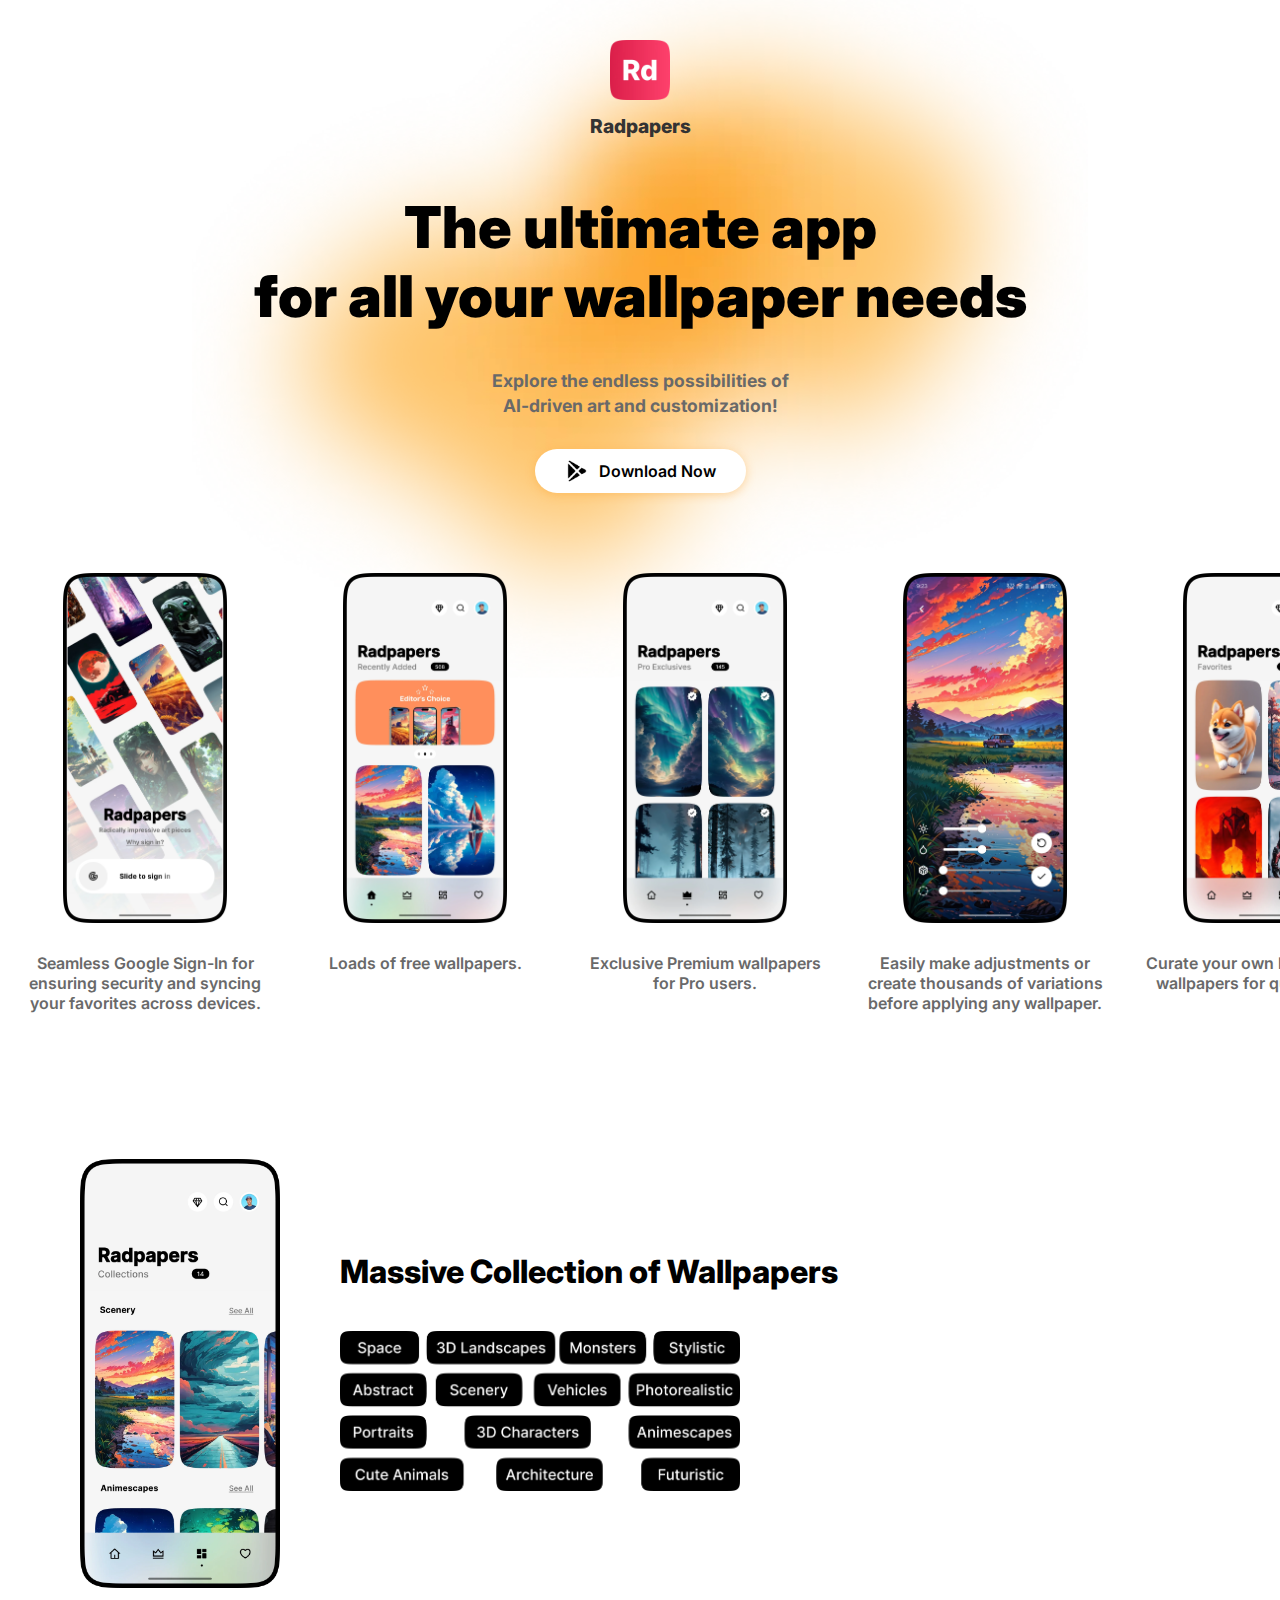
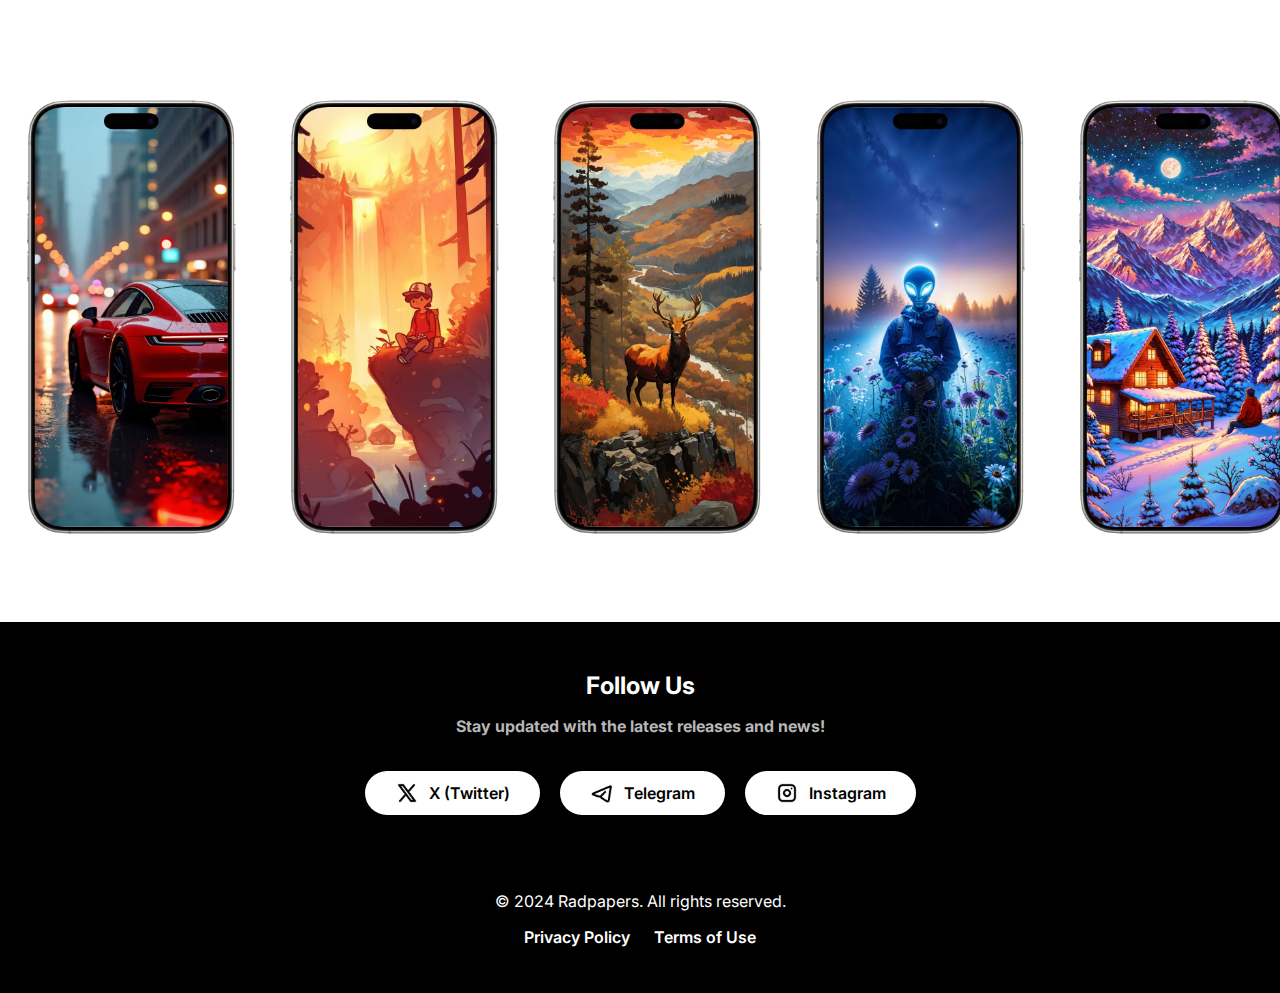
==== commit 89417346: "Update index.html" ====
--- a/index.html
+++ b/index.html
@@ -33,6 +33,7 @@
             background-color: #ffffff;
             color: #333;
             animation: fadeInBlurSlideUp 1s ease-out forwards;
+            scroll-behavior: smooth;
         }
     
         /* Navbar */
@@ -61,10 +62,10 @@
     
         .hero-background {
             position: absolute;
-            top: 40%;
+            top: 50%;
             left: 50%;
             transform: translate(-50%, -50%);
-            min-width: 60%; /* Increased for better visibility on smaller screens */
+            min-width: 70%; /* Increased for better visibility on smaller screens */
             height: auto;
             z-index: -1;
             max-width: 80%; /* Limit the width for mobile */
@@ -101,8 +102,8 @@
         }
     
         .cta-button {
-            background-color: #000;
-            color: #fff;
+            background-color: #fff;
+            color: #000;
             border: none;
             padding: 10px 30px;
             font-weight: 600;
@@ -111,7 +112,9 @@
             transition: background-color 0.3s;
             display: inline-flex;
             align-items: center;
-        }
+            box-shadow: 0 2px 10px rgba(253, 165, 51, 0.4); /* Shadow with #FDA533 color */
+        }
+
     
         .cta-button img {
             height: 24px;
@@ -406,10 +409,13 @@
 
     <!-- Hero Section -->
     <section class="hero">
-        <img src="images/background.png" alt="Background" class="hero-background">
+        <img src="images/hero-background.webp" alt="Background" class="hero-background">
         <h1>
             <span>The ultimate app</span>
             <span>for all your wallpaper needs</span>
+
+            <!-- <span style="display: block;">The ultimate app</span>
+            <span>for all your <span class="custom-font">wallpaper</span> needs</span> -->
         </h1>
         <h2>
             <span>Explore the endless possibilities of</span>
